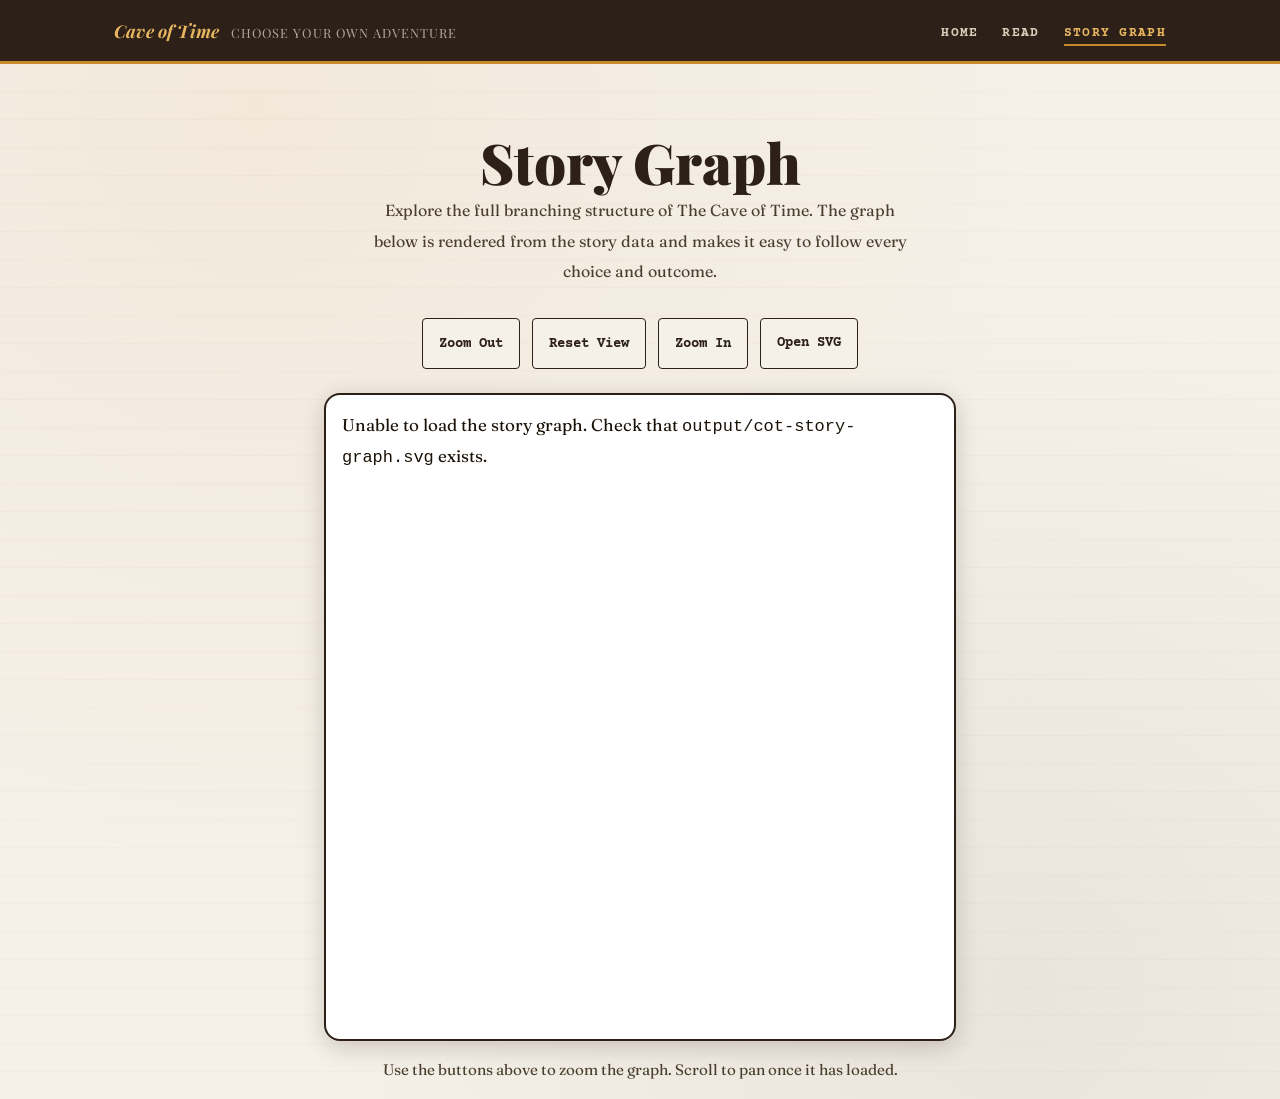
==== graph.html @ d5d8f312 "basic story graph" ====
<!DOCTYPE html>
<html lang="en">
<head>
  <meta charset="UTF-8" />
  <meta name="viewport" content="width=device-width, initial-scale=1.0" />
  <title>Story Graph — Cave of Time</title>
  <meta name="description" content="Explore the Cave of Time story graph with an interactive visualizer." />
  <link rel="stylesheet" href="style.css" />
  <style>
    .page-header {
      padding: var(--space-8) 0 var(--space-6);
      text-align: center;
    }

    .page-header p {
      max-width: 34rem;
      margin: 0 auto;
      color: var(--ink-muted);
      font-size: 1rem;
      line-height: 1.9;
    }

    .graph-toolbar {
      display: flex;
      flex-wrap: wrap;
      gap: var(--space-3);
      justify-content: center;
      margin-bottom: var(--space-5);
    }

    .graph-toolbar button,
    .graph-toolbar a {
      appearance: none;
      border: 1px solid var(--cave);
      background: var(--parchment);
      color: var(--cave);
      border-radius: var(--radius-sm);
      padding: var(--space-3) var(--space-4);
      font-family: var(--font-mono);
      font-size: .9rem;
      font-weight: 700;
      cursor: pointer;
      transition: transform var(--t-fast), background var(--t-fast), color var(--t-fast);
      text-decoration: none;
    }

    .graph-toolbar button:hover,
    .graph-toolbar a:hover {
      background: var(--amber);
      color: var(--cave);
      transform: translateY(-1px);
    }

    #graph-viewer {
      background: #fff;
      border: 2px solid var(--cave);
      border-radius: var(--radius-lg);
      overflow: auto;
      box-shadow: var(--shadow-md);
      min-height: 72vh;
      padding: var(--space-4);
    }

    #graph-viewer svg {
      width: 100%;
      height: auto;
      display: block;
      max-height: 100%;
    }

    .graph-note {
      margin-top: var(--space-4);
      text-align: center;
      color: var(--ink-muted);
      font-size: .95rem;
    }

    @media (max-width: 720px) {
      .graph-toolbar {
        flex-direction: column;
        align-items: stretch;
      }
    }
  </style>
</head>
<body>
  <nav class="site-nav" aria-label="Site navigation">
    <div class="container">
      <a class="nav-brand" href="index.html">
        Cave of Time
        <span>Choose Your Own Adventure</span>
      </a>
      <ul class="nav-links" role="list">
        <li><a href="index.html">Home</a></li>
        <li><a href="reader.html">Read</a></li>
        <li><a href="graph.html" aria-current="page">Story Graph</a></li>
      </ul>
    </div>
  </nav>

  <main class="container container--narrow">
    <section class="page-header">
      <h1>Story Graph</h1>
      <p>Explore the full branching structure of The Cave of Time. The graph below is rendered from the story data and makes it easy to follow every choice and outcome.</p>
    </section>

    <div class="graph-toolbar">
      <button id="zoom-out">Zoom Out</button>
      <button id="reset-view">Reset View</button>
      <button id="zoom-in">Zoom In</button>
      <a href="output/cot-story-graph.svg" target="_blank" rel="noopener noreferrer">Open SVG</a>
    </div>

    <div id="graph-viewer" aria-live="polite">
      <p>Loading story graph…</p>
    </div>

    <p class="graph-note">Use the buttons above to zoom the graph. Scroll to pan once it has loaded.</p>
  </main>

  <script>
    const viewer = document.getElementById('graph-viewer');
    const zoomInButton = document.getElementById('zoom-in');
    const zoomOutButton = document.getElementById('zoom-out');
    const resetButton = document.getElementById('reset-view');

    let zoomLevel = 1;
    const zoomStep = 0.15;
    const minZoom = 0.4;
    const maxZoom = 2.5;

    function setZoom(level) {
      zoomLevel = Math.min(maxZoom, Math.max(minZoom, level));
      const svg = viewer.querySelector('svg');
      if (svg) {
        svg.style.transformOrigin = 'top left';
        svg.style.transform = `scale(${zoomLevel})`;
      }
    }

    function loadGraph() {
      fetch('output/cot-story-graph.svg')
        .then(response => {
          if (!response.ok) {
            throw new Error('Graph file not found');
          }
          return response.text();
        })
        .then(svgText => {
          viewer.innerHTML = svgText;
          const svg = viewer.querySelector('svg');
          if (svg) {
            svg.setAttribute('preserveAspectRatio', 'xMidYMid meet');
            svg.style.width = '100%';
            svg.style.height = 'auto';
            setZoom(1);
          }
        })
        .catch(() => {
          viewer.innerHTML = '<p class="error">Unable to load the story graph. Check that <code>output/cot-story-graph.svg</code> exists.</p>';
        });
    }

    zoomInButton.addEventListener('click', () => setZoom(zoomLevel + zoomStep));
    zoomOutButton.addEventListener('click', () => setZoom(zoomLevel - zoomStep));
    resetButton.addEventListener('click', () => setZoom(1));

    loadGraph();
  </script>
</body>
</html>
---- style.css ----
/* ============================================================
   CAVE OF TIME — Shared Design System
   Author: Person 3 (Shell + GitHub Pages)
   Import this file in reader.html and graph.html
   ============================================================ */

/* ── Google Fonts ── */
@import url('https://fonts.googleapis.com/css2?family=Playfair+Display:ital,wght@0,400;0,700;0,900;1,400;1,700&family=Courier+Prime:ital,wght@0,400;0,700;1,400&family=Fraunces:ital,opsz,wght@0,9..144,300;0,9..144,600;1,9..144,300;1,9..144,600&display=swap');

/* ── CSS Custom Properties ── */
:root {
  /* Colors */
  --ink:          #1a1208;
  --ink-muted:    #4a3f2f;
  --ink-faint:    #8c7b65;

  --parchment:    #f5f0e8;
  --parchment-mid:#ede5d4;
  --parchment-dark:#d8cdb8;

  --amber:        #c8892a;
  --amber-light:  #e8b660;
  --amber-dark:   #8b5e1a;

  --blood:        #8b1a1a;
  --cave:         #2c2018;
  --cave-mid:     #3d2e1e;
  --cave-light:   #5a4535;

  --moss:         #3d5c3a;
  --sky-time:     #2a4a6b;

  /* Typography */
  --font-display: 'Playfair Display', Georgia, serif;
  --font-body:    'Fraunces', Georgia, serif;
  --font-mono:    'Courier Prime', 'Courier New', monospace;

  /* Spacing scale */
  --space-1:  4px;
  --space-2:  8px;
  --space-3:  12px;
  --space-4:  16px;
  --space-5:  24px;
  --space-6:  32px;
  --space-7:  48px;
  --space-8:  64px;
  --space-9:  96px;

  /* Layout */
  --max-width:      1100px;
  --content-width:  680px;
  --nav-height:     64px;

  /* Borders */
  --radius-sm:  4px;
  --radius-md:  8px;
  --radius-lg:  16px;

  /* Shadows */
  --shadow-sm:  0 2px 8px rgba(26,18,8,.12);
  --shadow-md:  0 6px 24px rgba(26,18,8,.18);
  --shadow-lg:  0 16px 48px rgba(26,18,8,.28);
  --shadow-ink: 4px 4px 0 var(--ink);

  /* Transitions */
  --ease:       cubic-bezier(.22,.68,0,1.2);
  --ease-out:   cubic-bezier(.16,1,.3,1);
  --t-fast:     150ms;
  --t-mid:      280ms;
  --t-slow:     500ms;
}

/* ── Reset ── */
*, *::before, *::after {
  box-sizing: border-box;
  margin: 0;
  padding: 0;
}

html {
  font-size: 16px;
  scroll-behavior: smooth;
  -webkit-text-size-adjust: 100%;
}

body {
  background-color: var(--parchment);
  color: var(--ink);
  font-family: var(--font-body);
  font-size: 1.0625rem;
  line-height: 1.7;
  min-height: 100vh;

  /* subtle paper texture via layered gradients */
  background-image:
    repeating-linear-gradient(
      0deg,
      transparent,
      transparent 27px,
      rgba(200,137,42,.04) 27px,
      rgba(200,137,42,.04) 28px
    ),
    radial-gradient(ellipse at 20% 10%, rgba(200,137,42,.07) 0%, transparent 55%),
    radial-gradient(ellipse at 80% 90%, rgba(44,32,24,.06) 0%, transparent 50%);
}

/* ── Typography ── */
h1, h2, h3, h4 {
  font-family: var(--font-display);
  line-height: 1.2;
  color: var(--cave);
}

h1 { font-size: clamp(2rem, 5vw, 3.5rem); font-weight: 900; }
h2 { font-size: clamp(1.4rem, 3vw, 2rem);  font-weight: 700; }
h3 { font-size: 1.25rem; font-weight: 700; }
h4 { font-size: 1rem;    font-weight: 700; }

p { margin-bottom: var(--space-4); }

em { font-style: italic; }

strong {
  font-weight: 700;
  color: var(--cave);
}

a {
  color: var(--amber-dark);
  text-decoration: underline;
  text-underline-offset: 3px;
  transition: color var(--t-fast);
}

a:hover { color: var(--amber); }

/* ── Layout Utilities ── */
.container {
  max-width: var(--max-width);
  margin: 0 auto;
  padding: 0 var(--space-5);
}

.container--narrow {
  max-width: var(--content-width);
  margin: 0 auto;
  padding: 0 var(--space-5);
}

.sr-only {
  position: absolute;
  width: 1px; height: 1px;
  padding: 0; margin: -1px;
  overflow: hidden;
  clip: rect(0,0,0,0);
  white-space: nowrap;
  border: 0;
}

/* ── NAV ── */
.site-nav {
  position: sticky;
  top: 0;
  z-index: 100;
  height: var(--nav-height);
  background: var(--cave);
  border-bottom: 3px solid var(--amber);
  display: flex;
  align-items: center;
}

.site-nav .container {
  display: flex;
  align-items: center;
  justify-content: space-between;
  width: 100%;
}

.nav-brand {
  font-family: var(--font-display);
  font-size: 1.1rem;
  font-weight: 700;
  font-style: italic;
  color: var(--amber-light);
  text-decoration: none;
  letter-spacing: .01em;
  transition: color var(--t-fast);
}

.nav-brand:hover { color: var(--parchment); }

.nav-brand span {
  color: var(--parchment);
  font-style: normal;
  font-weight: 400;
  font-size: .8rem;
  margin-left: var(--space-2);
  opacity: .65;
  letter-spacing: .08em;
  text-transform: uppercase;
}

.nav-links {
  display: flex;
  align-items: center;
  gap: var(--space-5);
  list-style: none;
}

.nav-links a {
  font-family: var(--font-mono);
  font-size: .8125rem;
  font-weight: 700;
  letter-spacing: .1em;
  text-transform: uppercase;
  color: var(--parchment-dark);
  text-decoration: none;
  padding: var(--space-1) 0;
  border-bottom: 2px solid transparent;
  transition: color var(--t-fast), border-color var(--t-fast);
}

.nav-links a:hover,
.nav-links a[aria-current="page"] {
  color: var(--amber-light);
  border-bottom-color: var(--amber);
}

/* ── Buttons ── */
.btn {
  display: inline-flex;
  align-items: center;
  gap: var(--space-2);
  font-family: var(--font-mono);
  font-size: .875rem;
  font-weight: 700;
  letter-spacing: .06em;
  text-transform: uppercase;
  text-decoration: none;
  padding: var(--space-3) var(--space-5);
  border-radius: var(--radius-sm);
  border: 2px solid currentColor;
  cursor: pointer;
  transition: transform var(--t-fast) var(--ease), box-shadow var(--t-fast), background var(--t-fast), color var(--t-fast);
  line-height: 1;
}

.btn:hover {
  transform: translate(-2px, -2px);
  box-shadow: var(--shadow-ink);
}

.btn:active {
  transform: translate(0, 0);
  box-shadow: none;
}

.btn--primary {
  background: var(--amber);
  color: var(--cave);
  border-color: var(--amber-dark);
}

.btn--primary:hover {
  background: var(--amber-light);
  color: var(--cave);
}

.btn--ghost {
  background: transparent;
  color: var(--parchment);
  border-color: var(--parchment-dark);
}

.btn--ghost:hover {
  background: rgba(245,240,232,.12);
  color: var(--amber-light);
  border-color: var(--amber);
}

.btn--dark {
  background: var(--cave);
  color: var(--parchment);
  border-color: var(--cave-light);
}

.btn--dark:hover {
  background: var(--cave-mid);
  color: var(--amber-light);
}

/* ── Dividers ── */
.divider {
  border: none;
  height: 1px;
  background: linear-gradient(to right, transparent, var(--parchment-dark), transparent);
  margin: var(--space-7) 0;
}

.divider--ornament {
  display: flex;
  align-items: center;
  gap: var(--space-4);
  text-align: center;
  margin: var(--space-7) 0;
}

.divider--ornament::before,
.divider--ornament::after {
  content: '';
  flex: 1;
  height: 1px;
  background: linear-gradient(to right, transparent, var(--parchment-dark));
}

.divider--ornament::after {
  background: linear-gradient(to left, transparent, var(--parchment-dark));
}

.divider--ornament-icon {
  font-family: var(--font-display);
  color: var(--amber);
  font-size: 1.25rem;
}

/* ── Cards ── */
.card {
  background: var(--parchment);
  border: 1.5px solid var(--parchment-dark);
  border-radius: var(--radius-md);
  padding: var(--space-6);
  box-shadow: var(--shadow-sm);
  transition: transform var(--t-mid) var(--ease), box-shadow var(--t-mid);
}

.card:hover {
  transform: translateY(-3px);
  box-shadow: var(--shadow-md);
}

.card--dark {
  background: var(--cave-mid);
  border-color: var(--cave-light);
  color: var(--parchment);
}

.card--dark h1,
.card--dark h2,
.card--dark h3 {
  color: var(--amber-light);
}

/* ── Tags / Badges ── */
.badge {
  display: inline-block;
  font-family: var(--font-mono);
  font-size: .6875rem;
  font-weight: 700;
  letter-spacing: .12em;
  text-transform: uppercase;
  padding: 2px 8px;
  border-radius: var(--radius-sm);
  border: 1px solid currentColor;
}

.badge--amber {
  color: var(--amber-dark);
  background: rgba(200,137,42,.1);
}

.badge--cave {
  color: var(--parchment-dark);
  background: var(--cave);
}

/* ── Page Header / Hero ── */
.page-hero {
  background: var(--cave);
  color: var(--parchment);
  padding: var(--space-8) 0 var(--space-7);
  position: relative;
  overflow: hidden;
}

.page-hero::before {
  content: '';
  position: absolute;
  inset: 0;
  background:
    radial-gradient(ellipse at 70% 50%, rgba(200,137,42,.15) 0%, transparent 60%),
    repeating-linear-gradient(
      45deg,
      transparent,
      transparent 24px,
      rgba(255,255,255,.012) 24px,
      rgba(255,255,255,.012) 25px
    );
  pointer-events: none;
}

.page-hero h1,
.page-hero h2 {
  color: var(--parchment);
}

.page-hero .kicker {
  font-family: var(--font-mono);
  font-size: .75rem;
  font-weight: 700;
  letter-spacing: .18em;
  text-transform: uppercase;
  color: var(--amber);
  margin-bottom: var(--space-3);
  display: block;
}

/* ── Footer ── */
.site-footer {
  background: var(--cave);
  color: var(--ink-faint);
  border-top: 3px solid var(--amber-dark);
  padding: var(--space-6) 0;
  font-family: var(--font-mono);
  font-size: .75rem;
  letter-spacing: .04em;
}

.site-footer a {
  color: var(--amber);
}

.site-footer .container {
  display: flex;
  flex-wrap: wrap;
  justify-content: space-between;
  align-items: center;
  gap: var(--space-4);
}

/* ── Cross-link Banners (integration helpers for Person 1 & 2) ── */
.crosslink-banner {
  display: flex;
  align-items: center;
  justify-content: space-between;
  flex-wrap: wrap;
  gap: var(--space-3);
  padding: var(--space-4) var(--space-5);
  background: var(--parchment-mid);
  border: 1.5px solid var(--parchment-dark);
  border-radius: var(--radius-md);
  margin: var(--space-5) 0;
  font-size: .9rem;
}

.crosslink-banner p { margin: 0; }

/* ── Responsive ── */
@media (max-width: 640px) {
  :root {
    --nav-height: 56px;
  }

  .nav-links {
    gap: var(--space-4);
  }

  .nav-brand span {
    display: none;
  }

  .site-footer .container {
    flex-direction: column;
    text-align: center;
  }
}

/* ── Animations ── */
@keyframes fadeUp {
  from { opacity: 0; transform: translateY(20px); }
  to   { opacity: 1; transform: translateY(0); }
}

@keyframes fadeIn {
  from { opacity: 0; }
  to   { opacity: 1; }
}

@keyframes flicker {
  0%,100% { opacity: 1; }
  50%      { opacity: .88; }
}

.animate-fade-up {
  animation: fadeUp var(--t-slow) var(--ease-out) both;
}

.animate-fade-in {
  animation: fadeIn var(--t-slow) ease both;
}
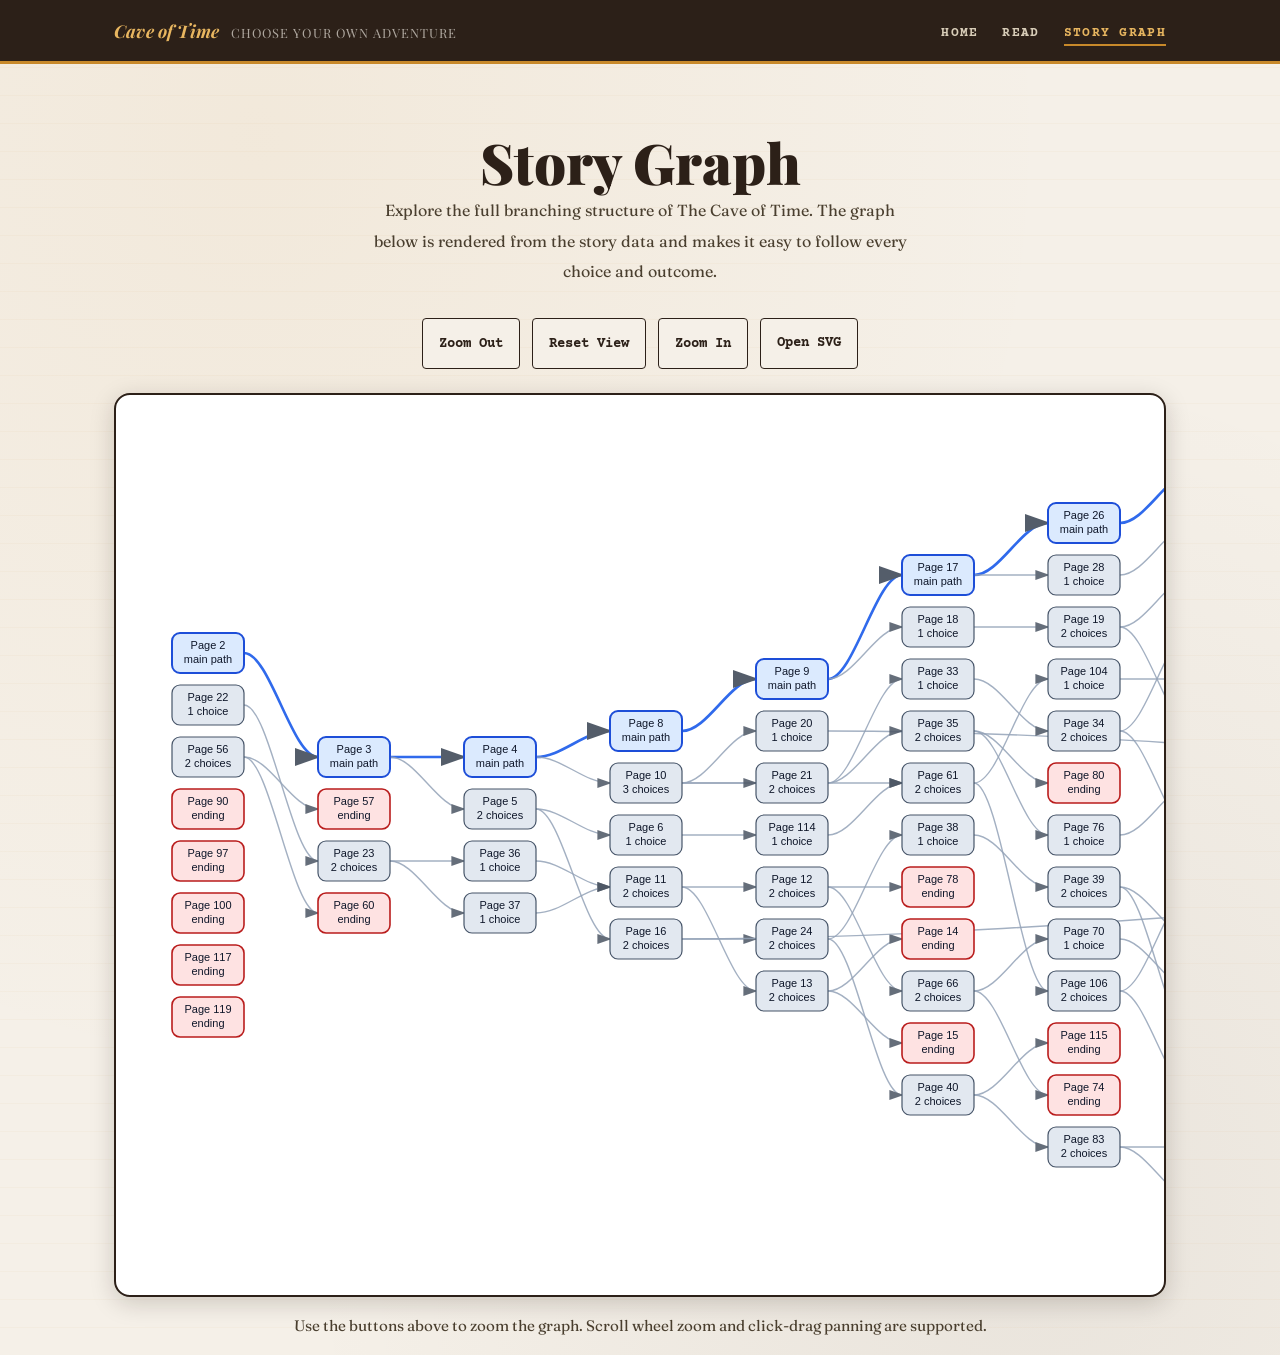
==== commit 3e446020: "scroll zoom and click + drag" ====
--- a/graph.html
+++ b/graph.html
@@ -55,17 +55,33 @@
       background: #fff;
       border: 2px solid var(--cave);
       border-radius: var(--radius-lg);
-      overflow: auto;
+      overflow: hidden;
       box-shadow: var(--shadow-md);
-      min-height: 72vh;
+      min-height: 80vh;
+      width: 100%;
+      max-width: none;
       padding: var(--space-4);
+      position: relative;
+      cursor: grab;
+      touch-action: none;
+      user-select: none;
+      -webkit-user-select: none;
+      -moz-user-select: none;
+      -ms-user-select: none;
     }
 
     #graph-viewer svg {
-      width: 100%;
+      width: auto;
       height: auto;
       display: block;
-      max-height: 100%;
+      max-height: none;
+      shape-rendering: geometricPrecision;
+      text-rendering: optimizeLegibility;
+      cursor: grab;
+      user-select: none;
+      -webkit-user-select: none;
+      -moz-user-select: none;
+      -ms-user-select: none;
     }
 
     .graph-note {
@@ -98,7 +114,7 @@
     </div>
   </nav>
 
-  <main class="container container--narrow">
+  <main class="container">
     <section class="page-header">
       <h1>Story Graph</h1>
       <p>Explore the full branching structure of The Cave of Time. The graph below is rendered from the story data and makes it easy to follow every choice and outcome.</p>
@@ -115,7 +131,7 @@
       <p>Loading story graph…</p>
     </div>
 
-    <p class="graph-note">Use the buttons above to zoom the graph. Scroll to pan once it has loaded.</p>
+    <p class="graph-note">Use the buttons above to zoom the graph. Scroll wheel zoom and click-drag panning are supported.</p>
   </main>
 
   <script>
@@ -129,13 +145,90 @@
     const minZoom = 0.4;
     const maxZoom = 2.5;
 
-    function setZoom(level) {
+    let panX = 0;
+    let panY = 0;
+    let isPanning = false;
+    let panStartX = 0;
+    let panStartY = 0;
+    let svgWidth = 0;
+    let svgHeight = 0;
+
+    function updateTransform() {
+      const svg = viewer.querySelector('svg');
+      if (!svg) return;
+      svg.style.transform = `translate(${panX}px, ${panY}px)`;
+    }
+
+    function updateSvgSize() {
+      const svg = viewer.querySelector('svg');
+      if (!svg) return;
+      svg.style.width = `${svgWidth * zoomLevel}px`;
+      svg.style.height = `${svgHeight * zoomLevel}px`;
+    }
+
+    function setZoom(level, centerX = null, centerY = null) {
+      const svg = viewer.querySelector('svg');
+      if (!svg) return;
+      const prevZoom = zoomLevel;
       zoomLevel = Math.min(maxZoom, Math.max(minZoom, level));
-      const svg = viewer.querySelector('svg');
-      if (svg) {
-        svg.style.transformOrigin = 'top left';
-        svg.style.transform = `scale(${zoomLevel})`;
+      if (centerX !== null && prevZoom !== zoomLevel) {
+        const rect = svg.getBoundingClientRect();
+        const offsetX = centerX - rect.left;
+        const offsetY = centerY - rect.top;
+        panX -= (zoomLevel / prevZoom - 1) * offsetX;
+        panY -= (zoomLevel / prevZoom - 1) * offsetY;
       }
+      updateSvgSize();
+      updateTransform();
+    }
+
+    function resetView() {
+      panX = 0;
+      panY = 0;
+      zoomLevel = 1;
+      updateSvgSize();
+      updateTransform();
+    }
+
+    function handleWheel(event) {
+      const svg = viewer.querySelector('svg');
+      if (!svg) return;
+      event.preventDefault();
+      const delta = event.deltaY > 0 ? -zoomStep : zoomStep;
+      setZoom(zoomLevel + delta, event.clientX, event.clientY);
+    }
+
+    function handlePointerDown(event) {
+      const svg = viewer.querySelector('svg');
+      if (!svg) return;
+      event.preventDefault();
+      isPanning = true;
+      panStartX = event.clientX;
+      panStartY = event.clientY;
+      viewer.style.cursor = 'grabbing';
+      svg.style.cursor = 'grabbing';
+      viewer.setPointerCapture(event.pointerId);
+    }
+
+    function handlePointerMove(event) {
+      if (!isPanning) return;
+      const dx = event.clientX - panStartX;
+      const dy = event.clientY - panStartY;
+      panStartX = event.clientX;
+      panStartY = event.clientY;
+      panX += dx;
+      panY += dy;
+      const svg = viewer.querySelector('svg');
+      if (svg) updateTransform(svg);
+    }
+
+    function handlePointerUp(event) {
+      if (!isPanning) return;
+      isPanning = false;
+      viewer.style.cursor = 'grab';
+      const svg = viewer.querySelector('svg');
+      if (svg) svg.style.cursor = 'grab';
+      viewer.releasePointerCapture?.(event.pointerId);
     }
 
     function loadGraph() {
@@ -151,9 +244,11 @@
           const svg = viewer.querySelector('svg');
           if (svg) {
             svg.setAttribute('preserveAspectRatio', 'xMidYMid meet');
-            svg.style.width = '100%';
-            svg.style.height = 'auto';
-            setZoom(1);
+            svgWidth = svg.viewBox.baseVal.width || parseFloat(svg.getAttribute('width')) || svg.clientWidth;
+            svgHeight = svg.viewBox.baseVal.height || parseFloat(svg.getAttribute('height')) || svg.clientHeight;
+            updateSvgSize();
+            svg.style.transformOrigin = '0 0';
+            updateTransform();
           }
         })
         .catch(() => {
@@ -163,7 +258,12 @@
 
     zoomInButton.addEventListener('click', () => setZoom(zoomLevel + zoomStep));
     zoomOutButton.addEventListener('click', () => setZoom(zoomLevel - zoomStep));
-    resetButton.addEventListener('click', () => setZoom(1));
+    resetButton.addEventListener('click', resetView);
+    viewer.addEventListener('wheel', handleWheel, { passive: false });
+    viewer.addEventListener('pointerdown', handlePointerDown);
+    viewer.addEventListener('pointermove', handlePointerMove);
+    viewer.addEventListener('pointerup', handlePointerUp);
+    viewer.addEventListener('pointerleave', handlePointerUp);
 
     loadGraph();
   </script>
